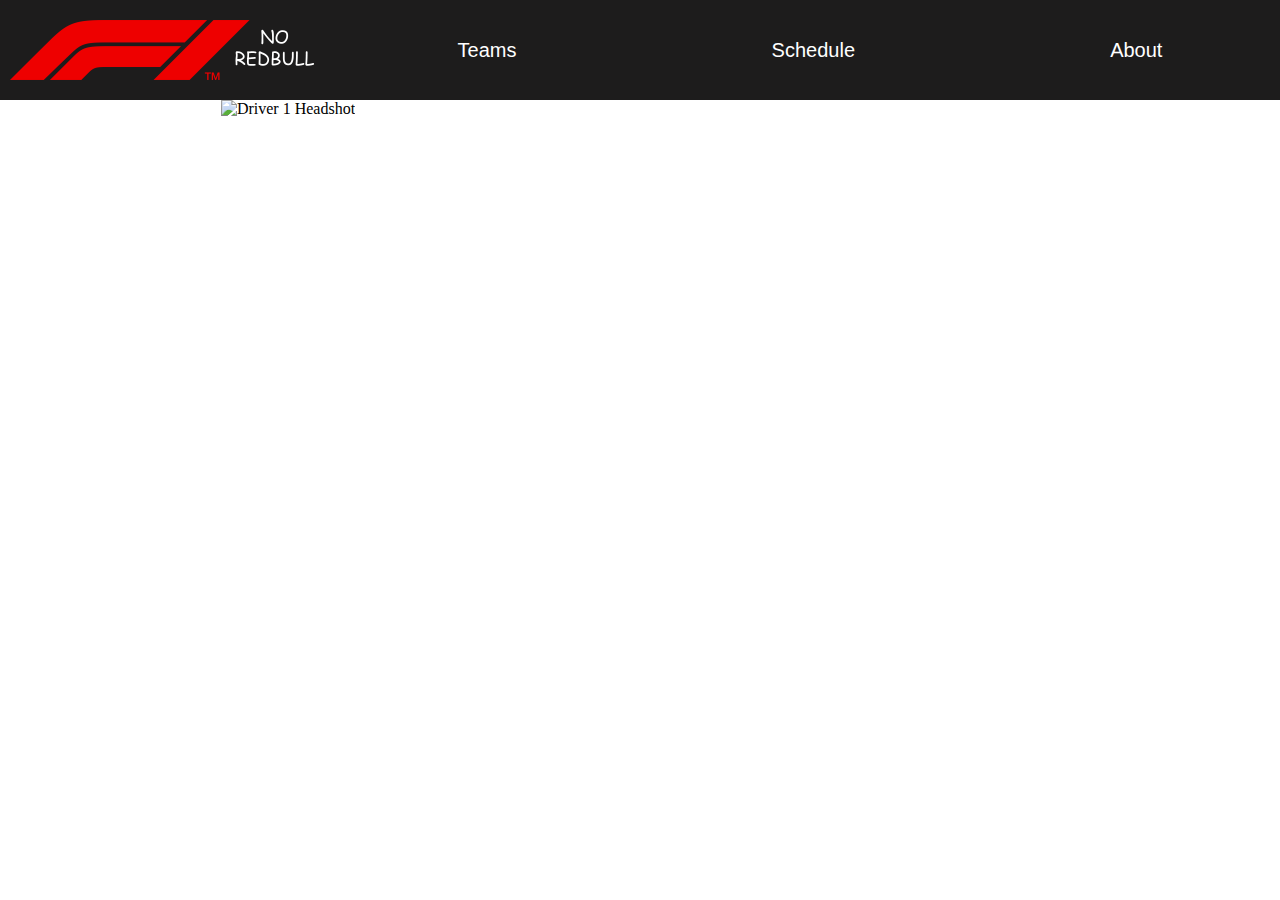
==== index.html @ f581d334 "al x-lea commit" ====
<!DOCTYPE html>
<html>
<head>
    <link rel="stylesheet" type="text/css" href="index.css">
    <link rel="icon" type="image/png" href="images/f1favicon.png">
    <title>Formula 1</title>        
</head>
<body>
    <div class="header">
        <nav class="navbar">
            <a href="index.html">
                <img src="images/f1v2.png" alt="F1 Logo" height="80" width="auto" style="float: left;">
            </a>
            <button onclick="location.href='teams.html'">Teams</button>
            <button onclick="location.href='schedule.html'">Schedule</button>
            <button onclick="location.href='about.html'">About</button>
        </nav>
    </div>
    <div class="driver">
        <img src="../images/winnermonaco.png" alt="Driver 1 Headshot">
    </div>
    <div class="driver-info">
      </div>
</body>
</html>
---- index.css ----
.driver {
  text-align: center;
  width: 45%;
}
.driver img {
  width: 100%;  /* Stretch image to container width */
  height: 100%; /* Stretch image to container height */
  background-image: url("images/winnermonaco.png");
  background-repeat: repeat;  /* Prevent image repetition */
  background-position: center;  /* Center image within container */
  background-size: cover;       /* Ensure image covers the entire container */
  z-index: 10;
  outline: 5px #1d1c1c;
}
body {
  margin: 0;
  z-index: 9;
  padding: 100px 0; /* Adjust padding if needed */
}

.driver::after {
  display: block;  /* Make it occupy space on the line */
  position: absolute;  /* Position it absolutely within .driver */
  right: 20px;  /* Position it to the right with some margin */
  top: 50%;  /* Center text vertically */
}


.header {
  background-color: #1d1c1c;
  color: #ffffff;
  padding: 10px;
  text-align: center;
  position: fixed;
  top: 0; 
  left: 0; 
  right: 0; 
  width: 100%;
  z-index: 1000;

}

.navbar {
  display: flex;
  justify-content: space-between; /* This will distribute the buttons equally */
  align-items: center;
}

.navbar button {
  background-color: #00000000; /* Green background */
  border: none;
  color: white;
  padding: 10px 20px;
  text-align: center;
  text-decoration: none;
  display: inline-block;
  font-size: 20px;
  cursor: pointer;
  flex-grow: 1; 
}

.navbar button:hover {
  background-color: #ff0000; 
}


.content-container {
  overflow: visible; /* Allow content to be visible after animation */
}
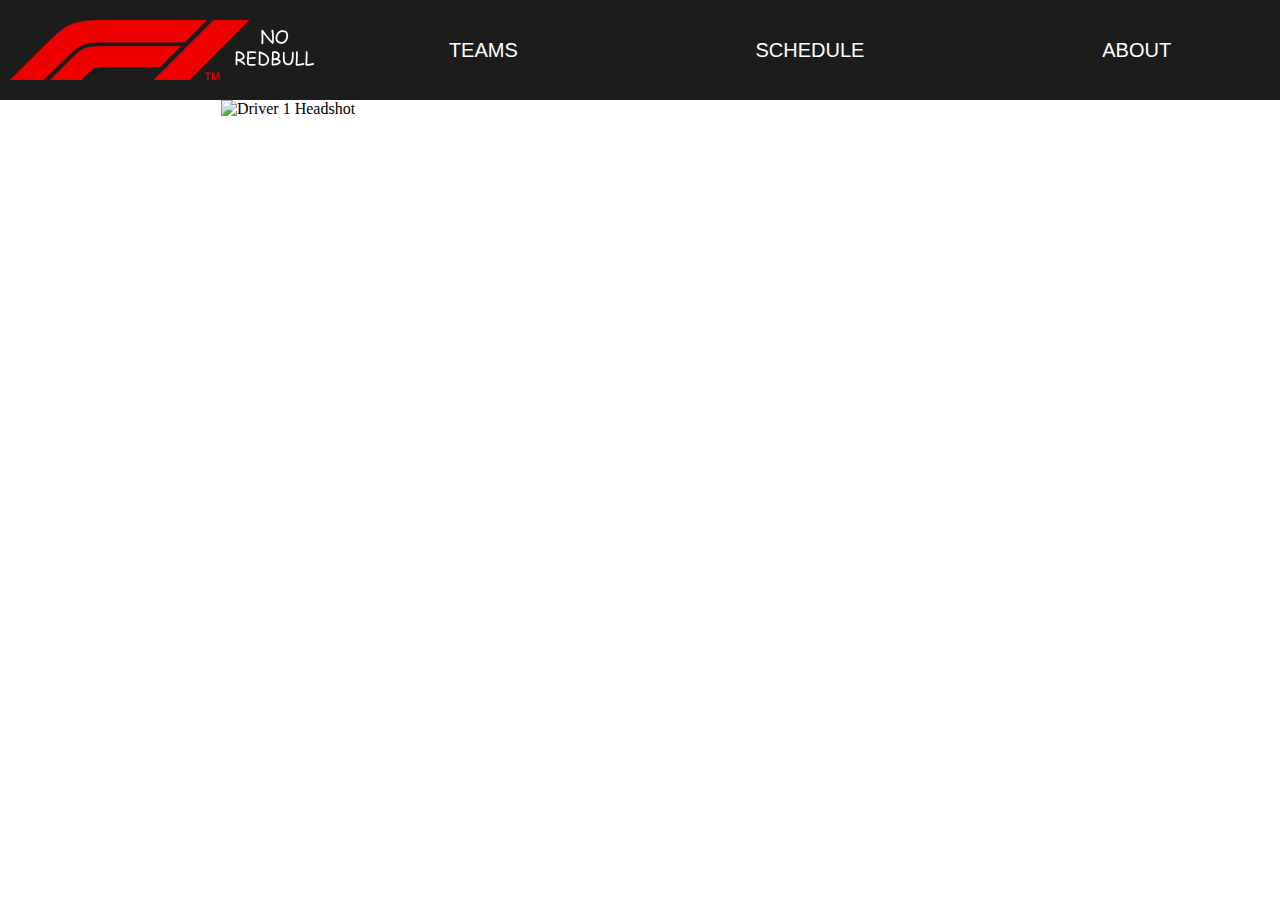
==== commit 1eb5e65b: "header edit" ====
--- a/index.html
+++ b/index.html
@@ -11,15 +11,13 @@
             <a href="index.html">
                 <img src="images/f1v2.png" alt="F1 Logo" height="80" width="auto" style="float: left;">
             </a>
-            <button onclick="location.href='teams.html'">Teams</button>
-            <button onclick="location.href='schedule.html'">Schedule</button>
-            <button onclick="location.href='about.html'">About</button>
+            <button onclick="location.href='teams.html'">TEAMS</button>
+            <button onclick="location.href='standings.html'">SCHEDULE</button>
+            <button onclick="location.href='about.html'">ABOUT</button>
         </nav>
     </div>
     <div class="driver">
-        <img src="../images/winnermonaco.png" alt="Driver 1 Headshot">
+        <img src="/images/winnermonaco.png" alt="Driver 1 Headshot">
     </div>
-    <div class="driver-info">
-      </div>
 </body>
 </html>
--- a/index.css
+++ b/index.css
@@ -3,26 +3,20 @@
   width: 45%;
 }
 .driver img {
-  width: 100%;  /* Stretch image to container width */
-  height: 100%; /* Stretch image to container height */
+  width: 100%;  
+  height: 100%; 
   background-image: url("images/winnermonaco.png");
-  background-repeat: repeat;  /* Prevent image repetition */
+  background-repeat: no-repeat;  /* Prevent image repetition */
   background-position: center;  /* Center image within container */
-  background-size: cover;       /* Ensure image covers the entire container */
+  background-size: cover;  
+  object-fit:cover;
   z-index: 10;
-  outline: 5px #1d1c1c;
 }
+
 body {
   margin: 0;
   z-index: 9;
   padding: 100px 0; /* Adjust padding if needed */
-}
-
-.driver::after {
-  display: block;  /* Make it occupy space on the line */
-  position: absolute;  /* Position it absolutely within .driver */
-  right: 20px;  /* Position it to the right with some margin */
-  top: 50%;  /* Center text vertically */
 }
 
 
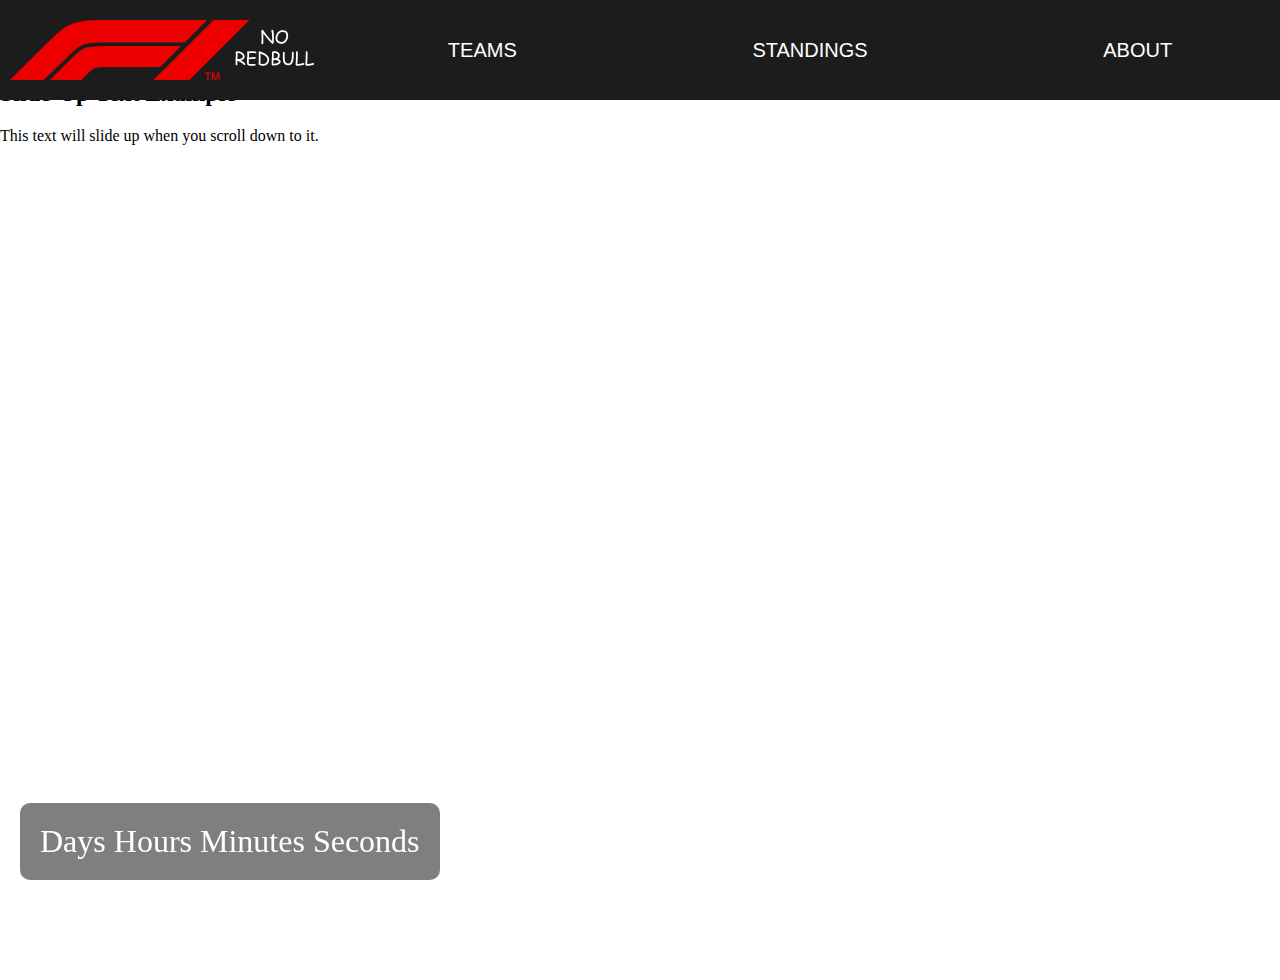
==== commit e1be65cc: "53124" ====
--- a/index.html
+++ b/index.html
@@ -12,12 +12,28 @@
                 <img src="images/f1v2.png" alt="F1 Logo" height="80" width="auto" style="float: left;">
             </a>
             <button onclick="location.href='teams.html'">TEAMS</button>
-            <button onclick="location.href='standings.html'">SCHEDULE</button>
+            <button onclick="location.href='standings.html'">STANDINGS</button>
             <button onclick="location.href='about.html'">ABOUT</button>
         </nav>
     </div>
-    <div class="driver">
-        <img src="/images/winnermonaco.png" alt="Driver 1 Headshot">
+    <div class="content-container">
+        <!-- Countdown Timer -->
+        <div class="animated-text" id="animatedText1">
+            <h2>Slide-Up Text Example</h2>
+            <p>This text will slide up when you scroll down to it.</p>
+        </div>
+    </div>
+    <footer>
+        <div id="countdown">
+            <div id="countdown-timer">
+                <span id="days"></span> Days 
+                <span id="hours"></span> Hours 
+                <span id="minutes"></span> Minutes 
+                <span id="seconds"></span> Seconds
+            </div>
+        </div>
+    </footer>
+        <script src="countdown.js"></script>
     </div>
 </body>
 </html>
--- a/index.css
+++ b/index.css
@@ -1,24 +1,13 @@
-.driver {
-  text-align: center;
-  width: 45%;
-}
-.driver img {
-  width: 100%;  
-  height: 100%; 
-  background-image: url("images/winnermonaco.png");
-  background-repeat: no-repeat;  /* Prevent image repetition */
-  background-position: center;  /* Center image within container */
-  background-size: cover;  
-  object-fit:cover;
+body {
+  margin: 0;
+  padding: 0;
+  height: 100vh; /* Full viewport height */
+  background-image: url("images/background.jpg");
+  background-repeat: no-repeat; /* Prevent image repetition */
+  background-position: center; /* Center image within container */
+  background-size: cover;
   z-index: 10;
 }
-
-body {
-  margin: 0;
-  z-index: 9;
-  padding: 100px 0; /* Adjust padding if needed */
-}
-
 
 .header {
   background-color: #1d1c1c;
@@ -26,12 +15,11 @@
   padding: 10px;
   text-align: center;
   position: fixed;
-  top: 0; 
-  left: 0; 
-  right: 0; 
+  top: 0;
+  left: 0;
+  right: 0;
   width: 100%;
   z-index: 1000;
-
 }
 
 .navbar {
@@ -41,7 +29,7 @@
 }
 
 .navbar button {
-  background-color: #00000000; /* Green background */
+  background-color: #00000000; /* Transparent background */
   border: none;
   color: white;
   padding: 10px 20px;
@@ -50,16 +38,33 @@
   display: inline-block;
   font-size: 20px;
   cursor: pointer;
-  flex-grow: 1; 
+  flex-grow: 1;
 }
 
 .navbar button:hover {
-  background-color: #ff0000; 
+  background-color: #ff0000;
+  border:60px;
+  border-radius: 0%;
 }
 
-
 .content-container {
+  margin-top: 80px; /* Adjust this value based on the height of the header */
   overflow: visible; /* Allow content to be visible after animation */
 }
 
+#countdown {
+  position: fixed;
+  bottom: 20px;
+  left:20px;
+  font-size: 2em;
+  color: white;
+  z-index:1000;
+}
 
+#countdown-timer {
+  /*display: inline-block;*/
+  background-color: rgba(0, 0, 0, 0.5);
+  padding: 20px;
+  border-radius: 10px;
+  z-index:1000;
+}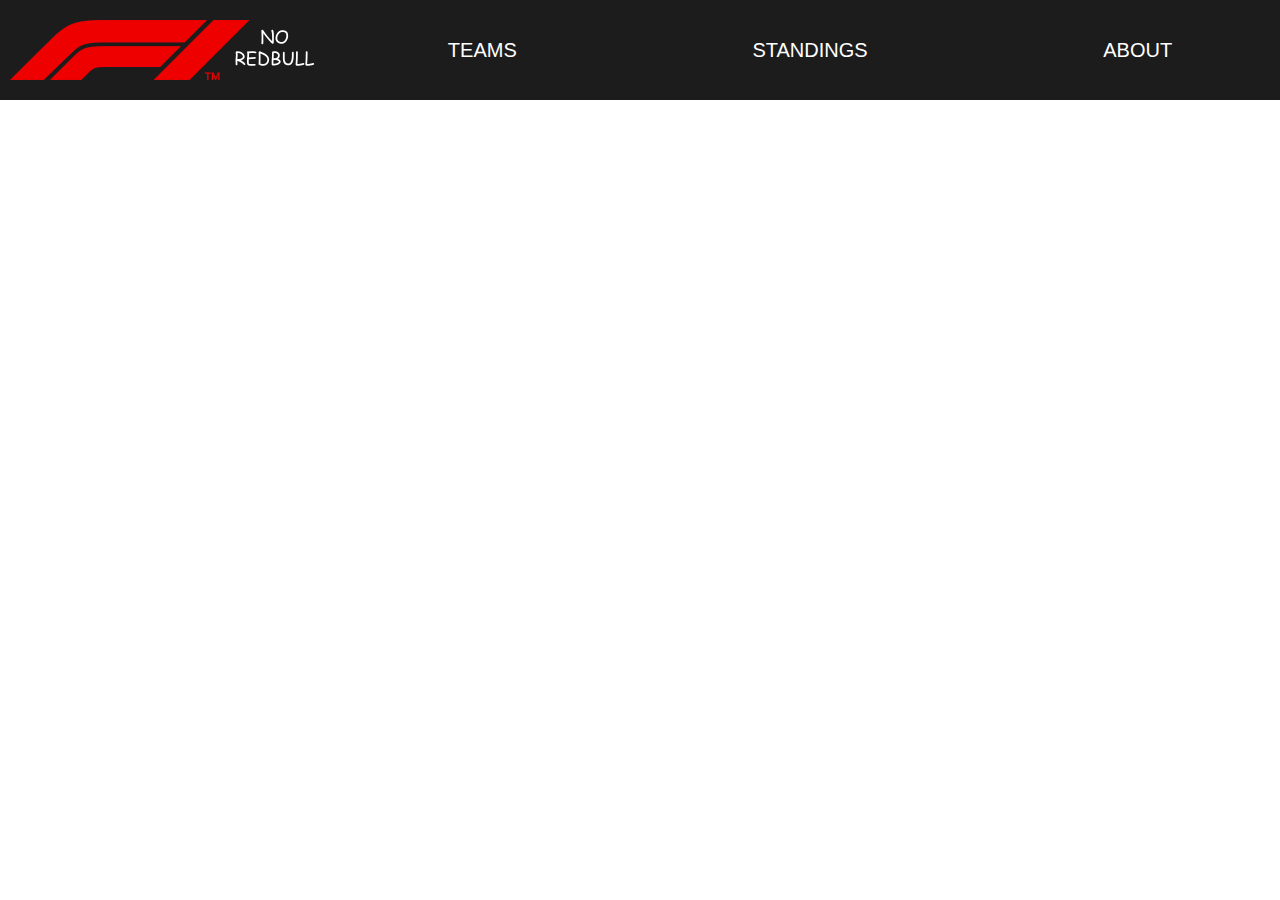
==== commit a4c4d0b3: "010624" ====
--- a/index.html
+++ b/index.html
@@ -18,10 +18,7 @@
     </div>
     <div class="content-container">
         <!-- Countdown Timer -->
-        <div class="animated-text" id="animatedText1">
-            <h2>Slide-Up Text Example</h2>
-            <p>This text will slide up when you scroll down to it.</p>
-        </div>
+      
     </div>
     <footer>
         <div id="countdown">
--- a/index.css
+++ b/index.css
@@ -42,20 +42,13 @@
 }
 
 .navbar button:hover {
-  background-color: #ff0000;
-  border:60px;
-  border-radius: 0%;
+  background-color: #ef0001;
 }
 
-.content-container {
-  margin-top: 80px; /* Adjust this value based on the height of the header */
-  overflow: visible; /* Allow content to be visible after animation */
-}
 
 #countdown {
-  position: fixed;
   bottom: 20px;
-  left:20px;
+  text-align: center;
   font-size: 2em;
   color: white;
   z-index:1000;
@@ -63,8 +56,9 @@
 
 #countdown-timer {
   /*display: inline-block;*/
+  font-family: 'f1font', Arial, sans-serif;
   background-color: rgba(0, 0, 0, 0.5);
   padding: 20px;
   border-radius: 10px;
   z-index:1000;
-}+}
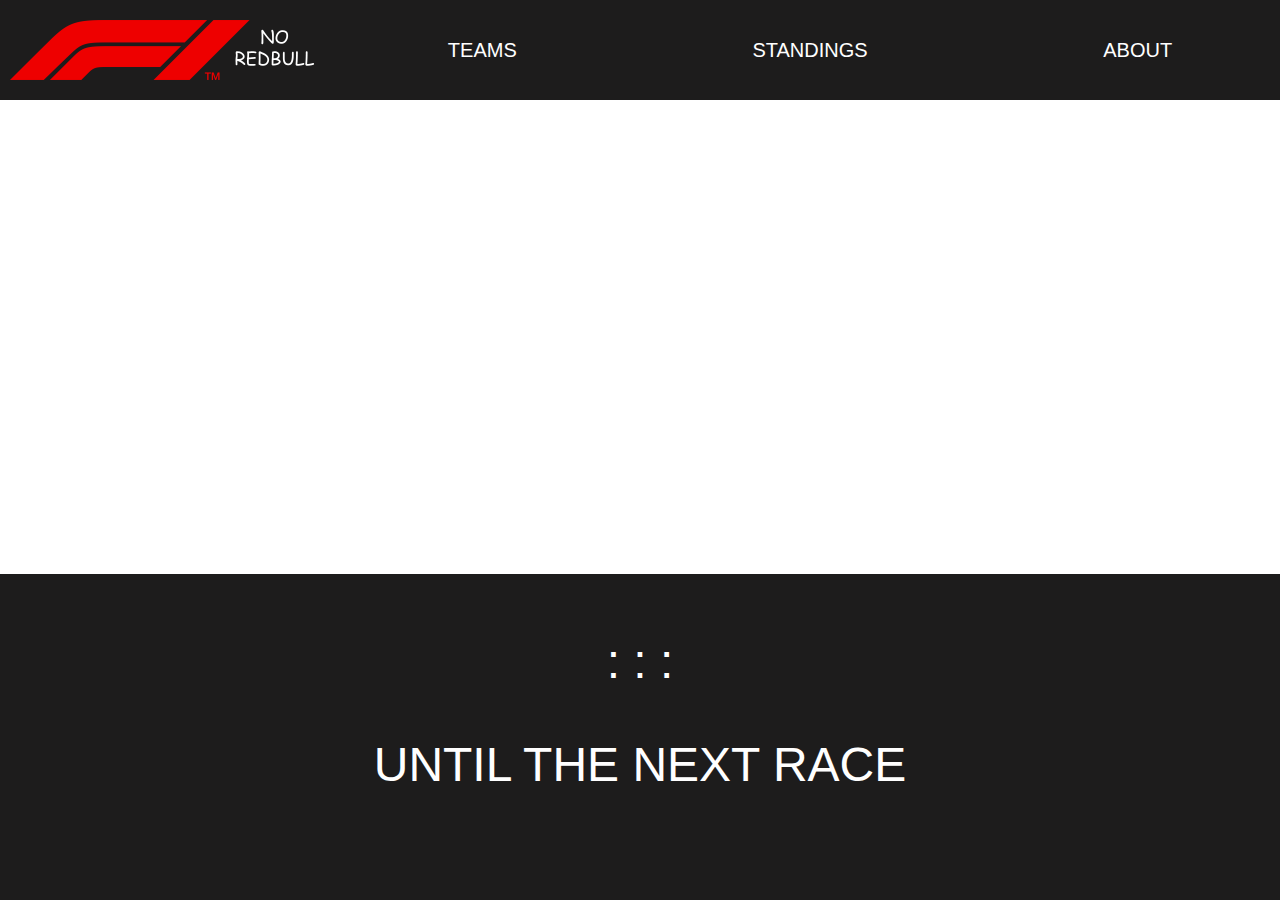
==== commit b5f1302d: "api" ====
--- a/index.html
+++ b/index.html
@@ -1,36 +1,33 @@
 <!DOCTYPE html>
 <html>
 <head>
-    <link rel="stylesheet" type="text/css" href="index.css">
-    <link rel="icon" type="image/png" href="images/f1favicon.png">
-    <title>Formula 1</title>        
+  <link rel="stylesheet" type="text/css" href="index.css">
+  <link rel="icon" type="image/png" href="images/f1favicon.png">
+  <title>Formula 1</title>  
 </head>
 <body>
-    <div class="header">
-        <nav class="navbar">
-            <a href="index.html">
-                <img src="images/f1v2.png" alt="F1 Logo" height="80" width="auto" style="float: left;">
-            </a>
-            <button onclick="location.href='teams.html'">TEAMS</button>
-            <button onclick="location.href='standings.html'">STANDINGS</button>
-            <button onclick="location.href='about.html'">ABOUT</button>
-        </nav>
+  <div class="header">
+    <nav class="navbar">
+      <a href="index.html">
+        <img src="images/f1v2.png" alt="F1 Logo" height="80" width="auto" style="float: left;">
+      </a>
+      <button onclick="location.href='teams.html'">TEAMS</button>
+      <button onclick="location.href='standings.html'">STANDINGS</button>
+      <button onclick="location.href='about.html'">ABOUT</button>
+    </nav>
+  </div>
+  <img src="images/background.jpg" alt="Background Image" class="image">
+  <footer>
+    <div id="countdown">
+      <div id="countdown-timer">
+        <span id="days"></span>:
+        <span id="hours"></span>:
+        <span id="minutes"></span>: 
+        <span id="seconds"></span> 
+        <p>UNTIL THE NEXT RACE</p>
+      </div>
     </div>
-    <div class="content-container">
-        <!-- Countdown Timer -->
-      
-    </div>
-    <footer>
-        <div id="countdown">
-            <div id="countdown-timer">
-                <span id="days"></span> Days 
-                <span id="hours"></span> Hours 
-                <span id="minutes"></span> Minutes 
-                <span id="seconds"></span> Seconds
-            </div>
-        </div>
-    </footer>
-        <script src="countdown.js"></script>
-    </div>
+  </footer>
+  <script src="countdown.js"></script>
 </body>
 </html>
--- a/index.css
+++ b/index.css
@@ -1,12 +1,12 @@
 body {
+  @font-face{
+    font-family: "f1font", Arial, Helvetica, sans-serif;
+  }
   margin: 0;
   padding: 0;
-  height: 100vh; /* Full viewport height */
-  background-image: url("images/background.jpg");
-  background-repeat: no-repeat; /* Prevent image repetition */
-  background-position: center; /* Center image within container */
-  background-size: cover;
-  z-index: 10;
+  display: flex;
+  min-height: 100vh;
+  flex-direction: column; /* Stack content vertically */
 }
 
 .header {
@@ -45,19 +45,37 @@
   background-color: #ef0001;
 }
 
+.image {
+  position: absolute;
+  top: 0;
+  left: 0;
+  width: 100%;
+  height: 100vh;
+  object-fit: cover; /* This resizes the image to fit the container */
+  z-index:-1;
+}
+
+/* Footer styles */
+footer {
+  font-family:'f1font', Arial;
+  text-align: center;
+  padding: 20px;
+  background-color: #1d1c1c;
+  color: #ffffff;
+  margin-top: auto; /* Push the footer to the bottom */
+}
 
 #countdown {
-  bottom: 20px;
-  text-align: center;
-  font-size: 2em;
-  color: white;
-  z-index:1000;
+  font-size: 3em;
+  padding: 20px;
+  border-radius: 10px;
+  display: inline-block; /* Center the countdown timer */
+  margin: 0 auto; /* Center the countdown timer horizontally */
 }
 
 #countdown-timer {
   /*display: inline-block;*/
   font-family: 'f1font', Arial, sans-serif;
-  background-color: rgba(0, 0, 0, 0.5);
   padding: 20px;
   border-radius: 10px;
   z-index:1000;
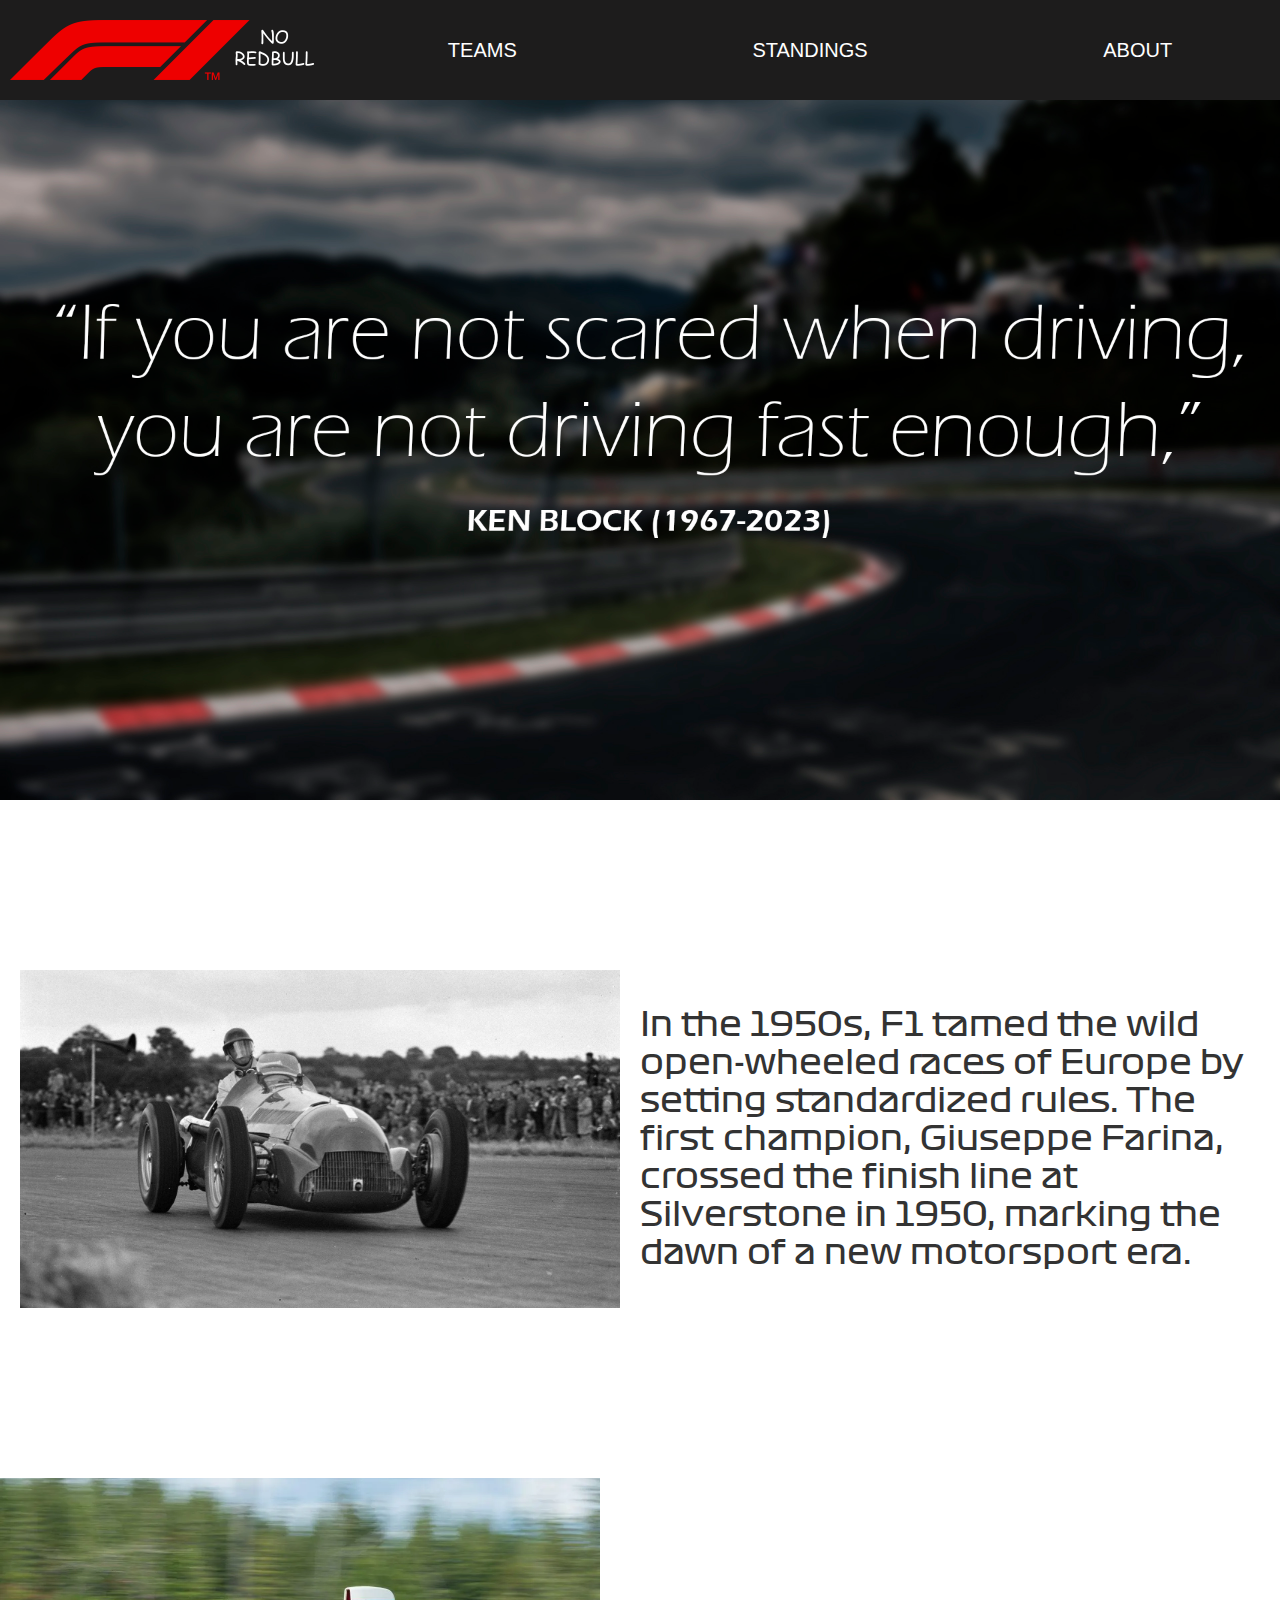
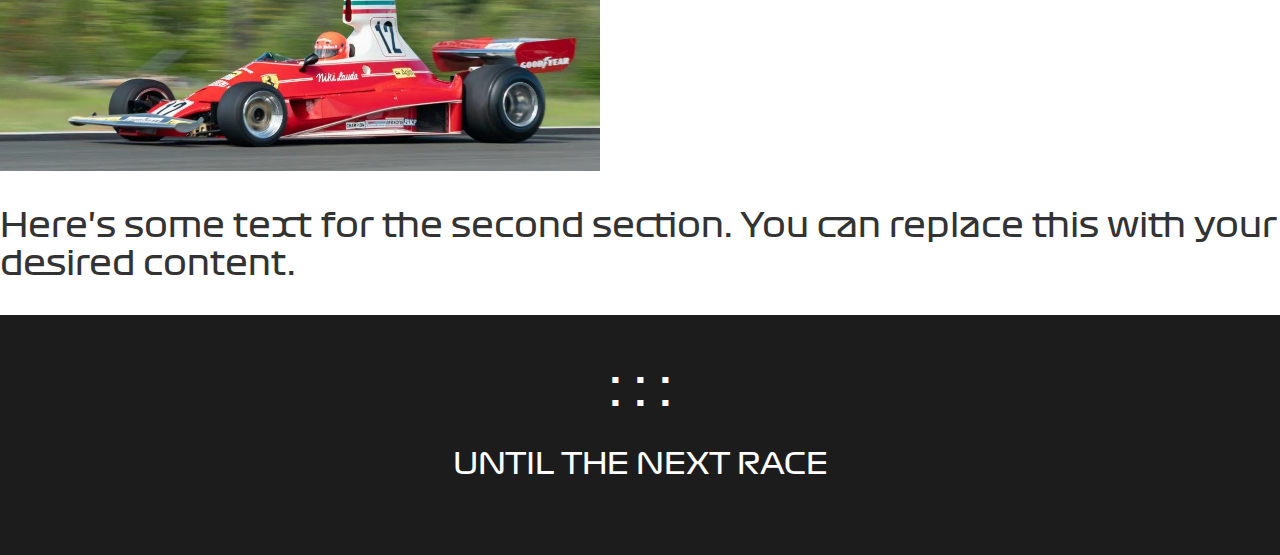
==== commit 78b55a5d: "restu fisierelor" ====
--- a/index.html
+++ b/index.html
@@ -17,6 +17,19 @@
     </nav>
   </div>
   <img src="images/background.jpg" alt="Background Image" class="image">
+
+  <div class="info-section">
+    <img src="images/first-image.jpg" alt="Small Image" class="small-image">
+    <p class="info-paragraph">In the 1950s, F1 tamed the wild open-wheeled races of Europe by setting standardized rules.
+      The first champion, Giuseppe Farina, crossed the finish line at Silverstone in 1950, marking the dawn of a new motorsport era.</p>
+  </div>
+
+  <div class="info-section-alt">
+    <img src="images/secondimage.png" alt="Another Image" class="small-image">
+    <p class="info-paragraph">Here's some text for the second section. You can replace this with your desired content.</p>
+  </div>
+
+</div>
   <footer>
     <div id="countdown">
       <div id="countdown-timer">
--- a/index.css
+++ b/index.css
@@ -1,12 +1,15 @@
+@font-face {
+  font-family: 'f1font';
+  src: url('../f1font.ttf') format('truetype');
+}
+
 body {
-  @font-face{
-    font-family: "f1font", Arial, Helvetica, sans-serif;
-  }
+  font-family: 'f1font', Arial, Helvetica, sans-serif;
   margin: 0;
   padding: 0;
   display: flex;
+  flex-direction: column; /* Stack content vertically */
   min-height: 100vh;
-  flex-direction: column; /* Stack content vertically */
 }
 
 .header {
@@ -45,21 +48,58 @@
   background-color: #ef0001;
 }
 
+.content {
+  flex: 1; /* This makes the content area take up the remaining space */
+  position: relative;
+}
+
 .image {
-  position: absolute;
-  top: 0;
-  left: 0;
   width: 100%;
-  height: 100vh;
+  height: auto;
   object-fit: cover; /* This resizes the image to fit the container */
-  z-index:-1;
 }
+
+.info-section {
+  display: flex;
+  align-items: center;
+  padding: 20px;
+  margin-top:150px;
+  margin-bottom:150px; /* Adjust the pixel value for desired space */
+}
+
+
+.small-image {
+  width: 600px; /* Adjust the size of the small image */
+  height: auto;
+  margin-right: 20px; /* Space between the image and the paragraph */
+}
+
+.info-paragraph {
+  font-size: 2em;
+  color: #333;
+}
+
+.info-section-2 {
+  display: flex;
+  align-items: center;
+  padding: 20px;
+  margin-top: 100px;
+  margin-bottom: 100px;
+  justify-content: flex-end; /* Align children to the right */
+}
+
+.info-section-2 .small-image {
+  margin-left: auto; /* Control spacing to the left of the image */
+}
+
+
+
 
 /* Footer styles */
 footer {
-  font-family:'f1font', Arial;
+  font-family: 'f1font', Arial;
   text-align: center;
-  padding: 20px;
+  padding: 5px 10px;
   background-color: #1d1c1c;
   color: #ffffff;
   margin-top: auto; /* Push the footer to the bottom */
@@ -74,9 +114,11 @@
 }
 
 #countdown-timer {
-  /*display: inline-block;*/
   font-family: 'f1font', Arial, sans-serif;
   padding: 20px;
   border-radius: 10px;
-  z-index:1000;
 }
+
+#countdown-timer p {
+  font-size: 0.6em; /* Adjust this value to make the text smaller */
+}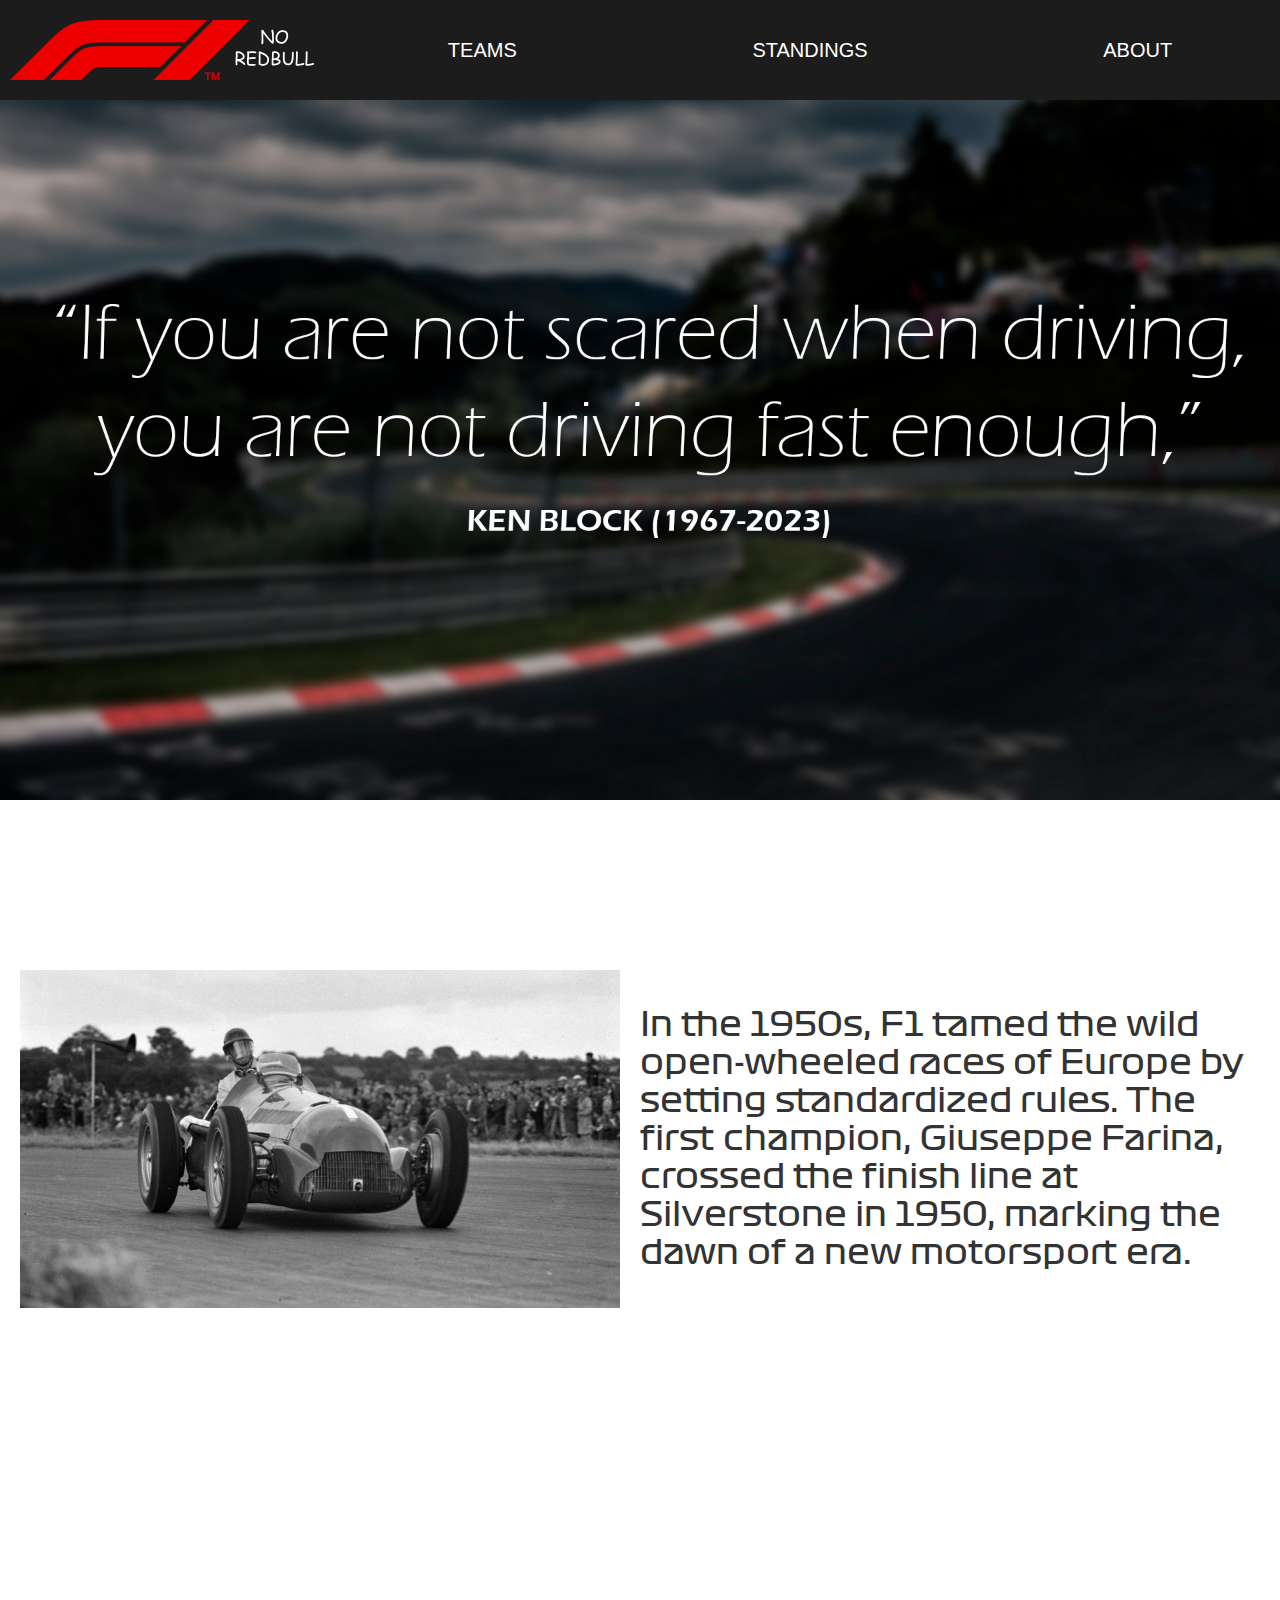
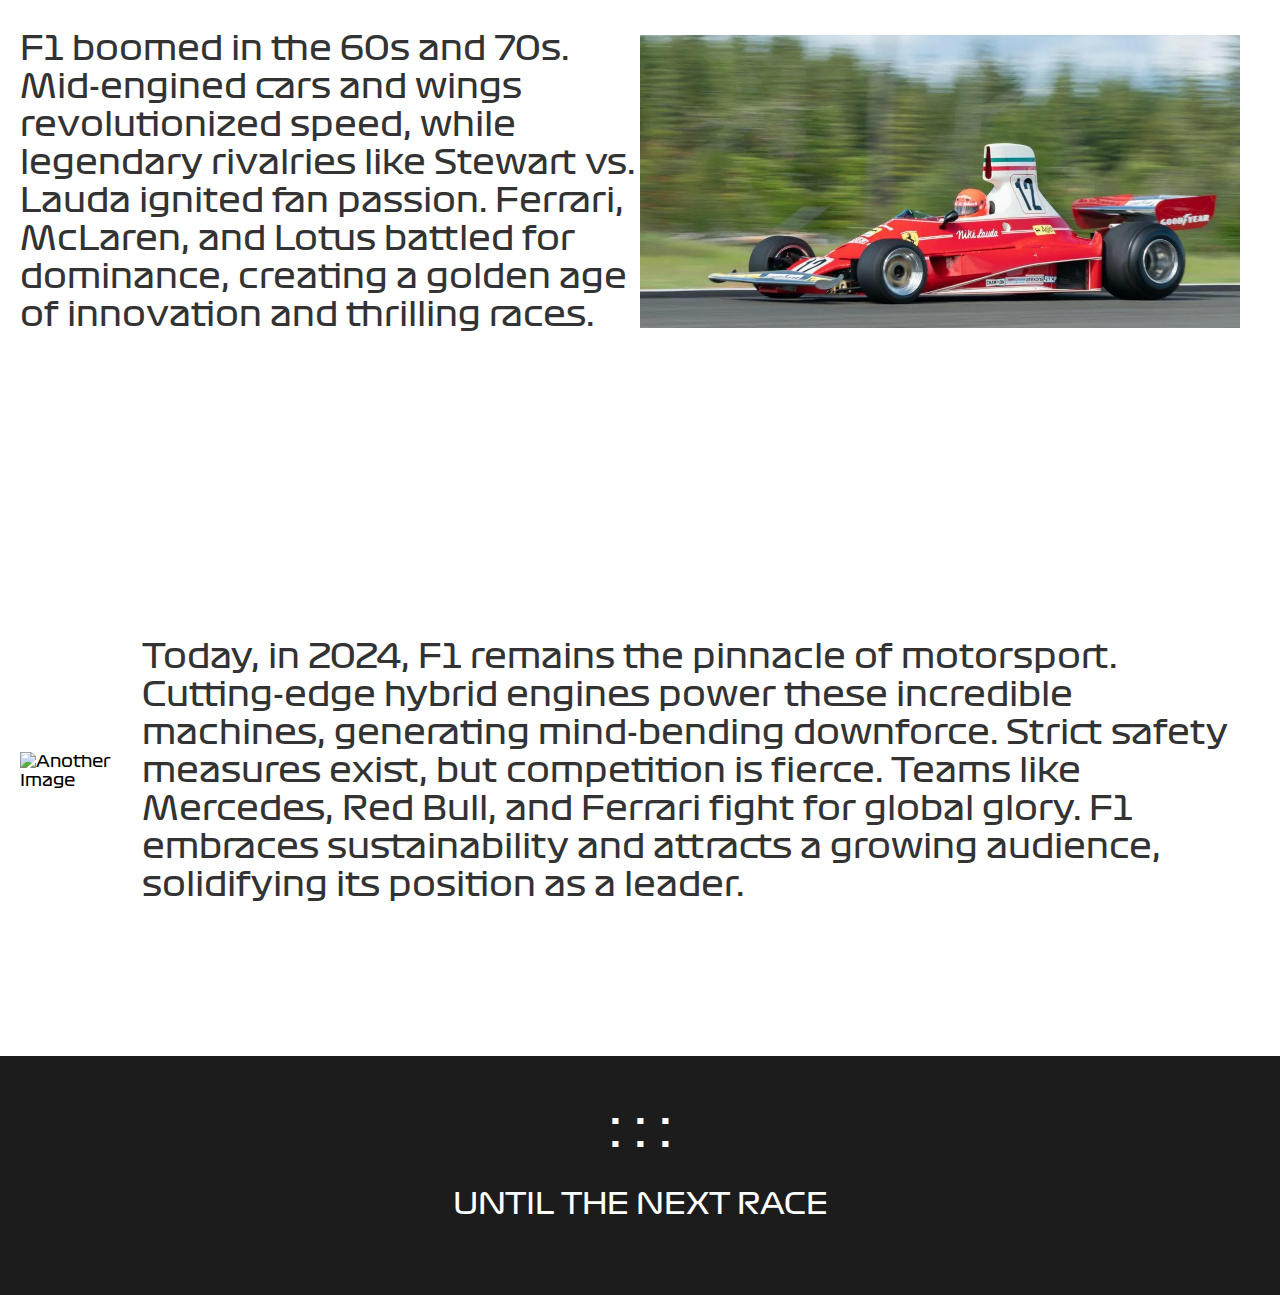
==== commit 21f0256c: "fixed index.html" ====
--- a/index.html
+++ b/index.html
@@ -24,9 +24,19 @@
       The first champion, Giuseppe Farina, crossed the finish line at Silverstone in 1950, marking the dawn of a new motorsport era.</p>
   </div>
 
-  <div class="info-section-alt">
+  <div class="info-section-2">
     <img src="images/secondimage.png" alt="Another Image" class="small-image">
-    <p class="info-paragraph">Here's some text for the second section. You can replace this with your desired content.</p>
+    <p class="info-paragraph">F1 boomed in the 60s and 70s. Mid-engined cars and wings revolutionized speed,
+       while legendary rivalries like Stewart vs. Lauda ignited fan passion.
+      Ferrari, McLaren, and Lotus battled for dominance, creating a golden age of innovation and thrilling races.</p>
+  </div>
+
+  <div class="info-section-3">
+    <img src="images/thirdimage.jpg" alt="Another Image" class="small-image">
+    <p class="info-paragraph">Today, in 2024, F1 remains the pinnacle of motorsport.
+       Cutting-edge hybrid engines power these incredible machines, generating mind-bending downforce. 
+       Strict safety measures exist, but competition is fierce. Teams like Mercedes, Red Bull, and Ferrari fight for global glory.
+       F1 embraces sustainability and attracts a growing audience, solidifying its position as a leader.</p>
   </div>
 
 </div>
--- a/index.css
+++ b/index.css
@@ -89,11 +89,32 @@
 }
 
 .info-section-2 .small-image {
+  width: 600px; /* Adjust the size of the small image */
+  height: auto;
+  margin-right: 20px; /* Space between the image and the paragraph */
   margin-left: auto; /* Control spacing to the left of the image */
+  order: 2;
 }
 
+.info-section-2 p {
+  order: 1;
+}
 
+.info-section-3 {
+  display: flex;
+  align-items: center;
+  padding: 20px;
+  margin-top: 100px;
+  margin-bottom: 100px;
+  justify-content: flex-end; /* Align children to the right */
+}
 
+.info-section-3 .small-image {
+  width: 600px; /* Adjust the size of the small image */
+  height: auto;
+  margin-right: 20px; /* Space between the image and the paragraph */
+  margin-left: auto;
+}
 
 /* Footer styles */
 footer {
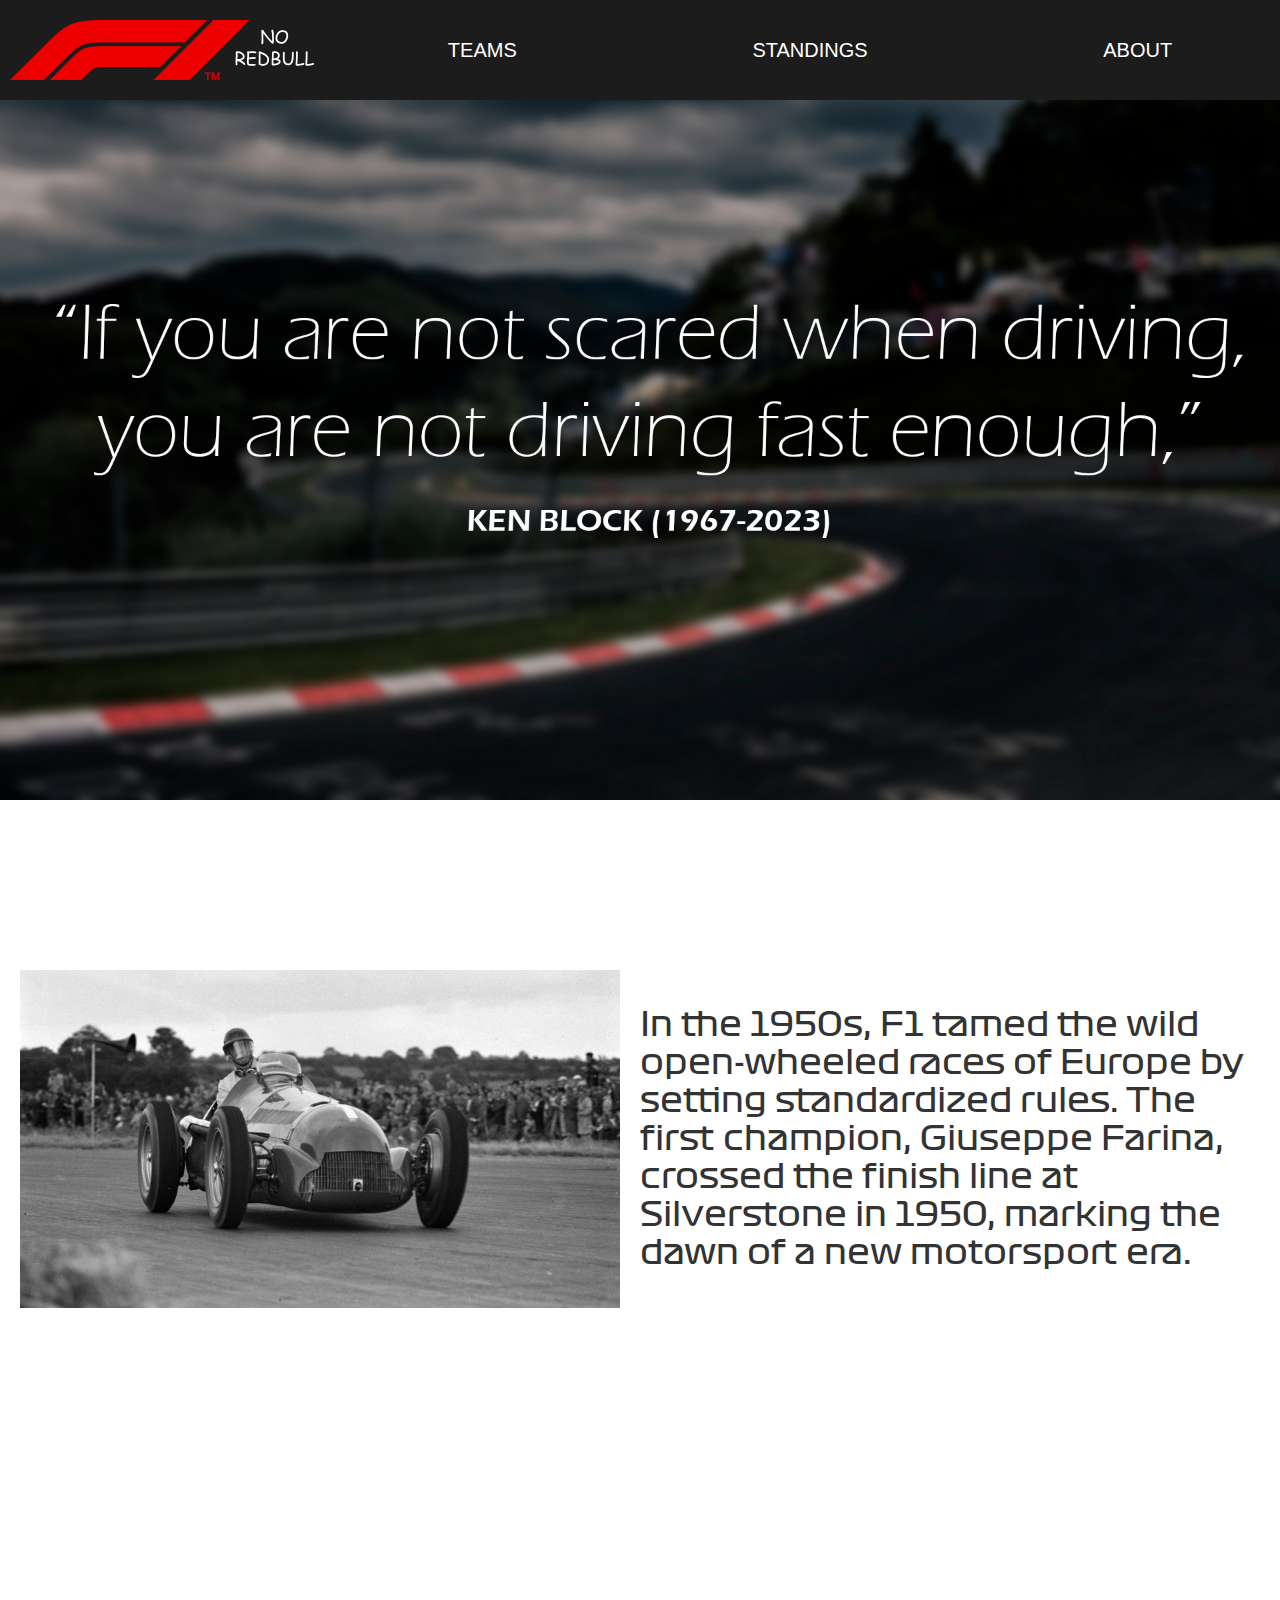
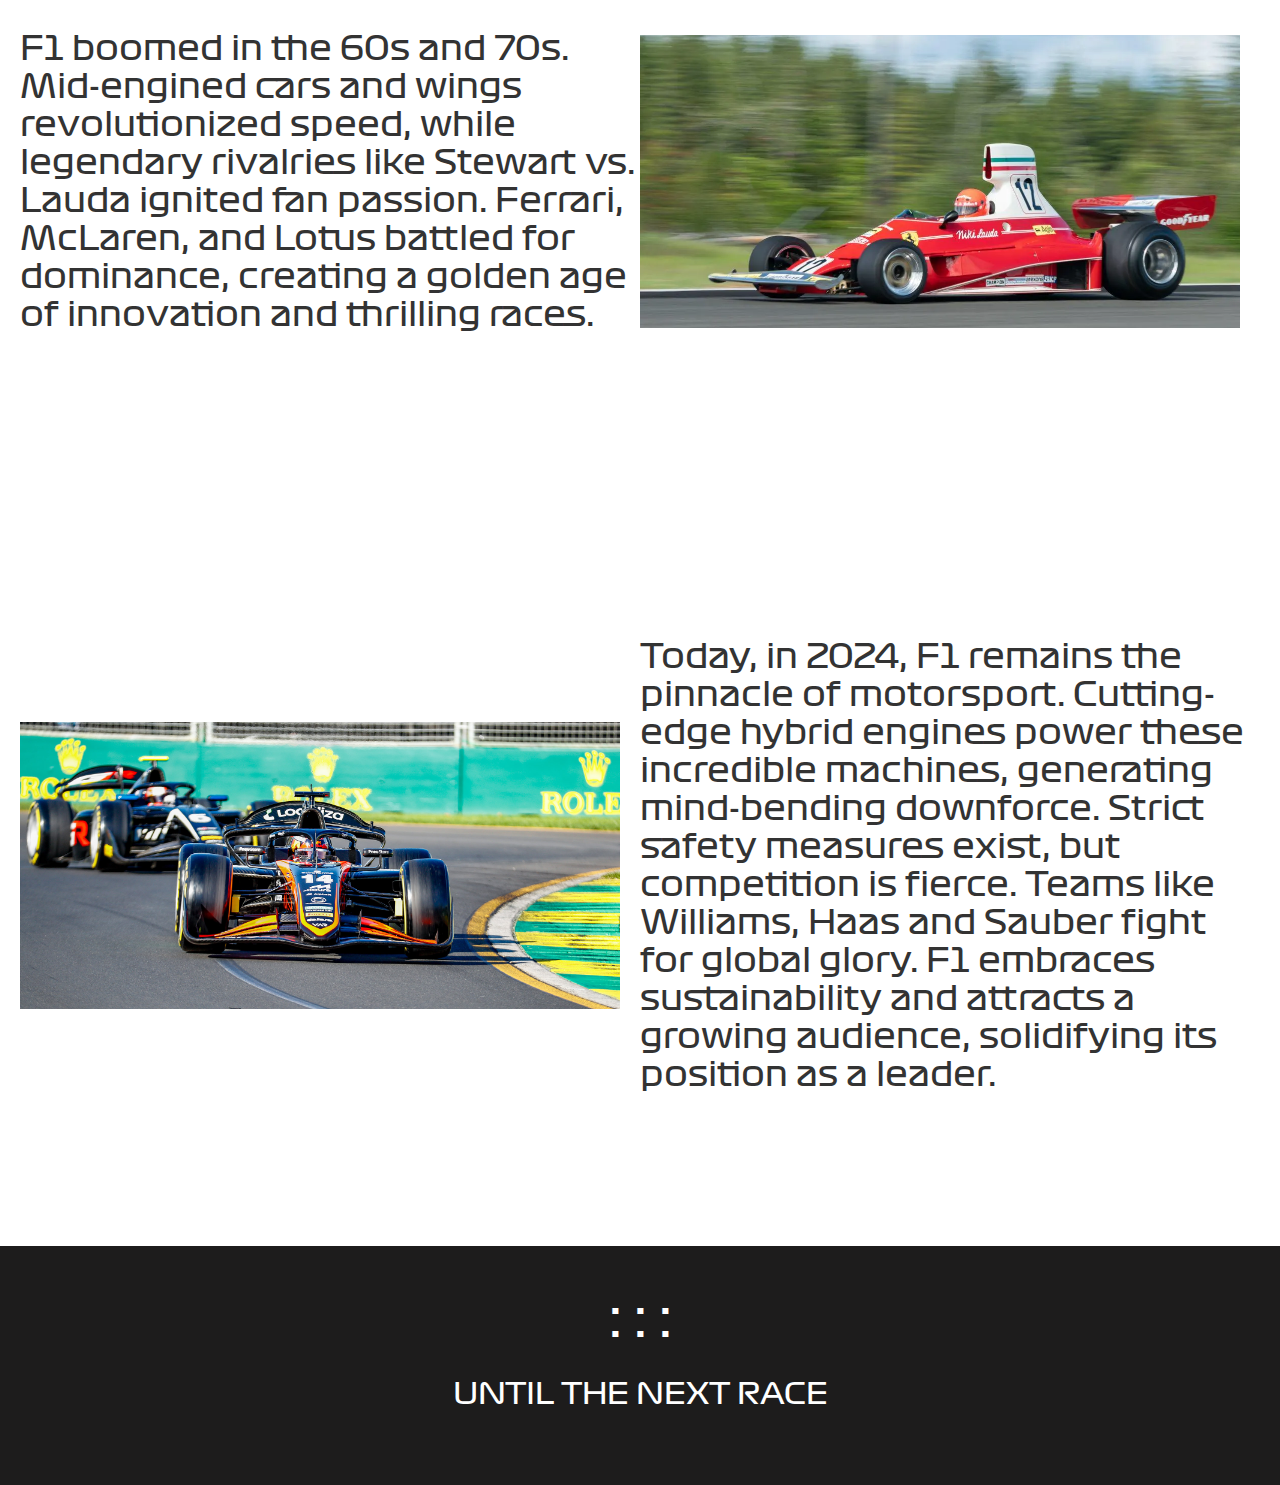
==== commit f9602fa0: "fatal mistake fix" ====
--- a/index.html
+++ b/index.html
@@ -35,7 +35,7 @@
     <img src="images/thirdimage.jpg" alt="Another Image" class="small-image">
     <p class="info-paragraph">Today, in 2024, F1 remains the pinnacle of motorsport.
        Cutting-edge hybrid engines power these incredible machines, generating mind-bending downforce. 
-       Strict safety measures exist, but competition is fierce. Teams like Mercedes, Red Bull, and Ferrari fight for global glory.
+       Strict safety measures exist, but competition is fierce. Teams like Williams, Haas and Sauber fight for global glory.
        F1 embraces sustainability and attracts a growing audience, solidifying its position as a leader.</p>
   </div>
 
